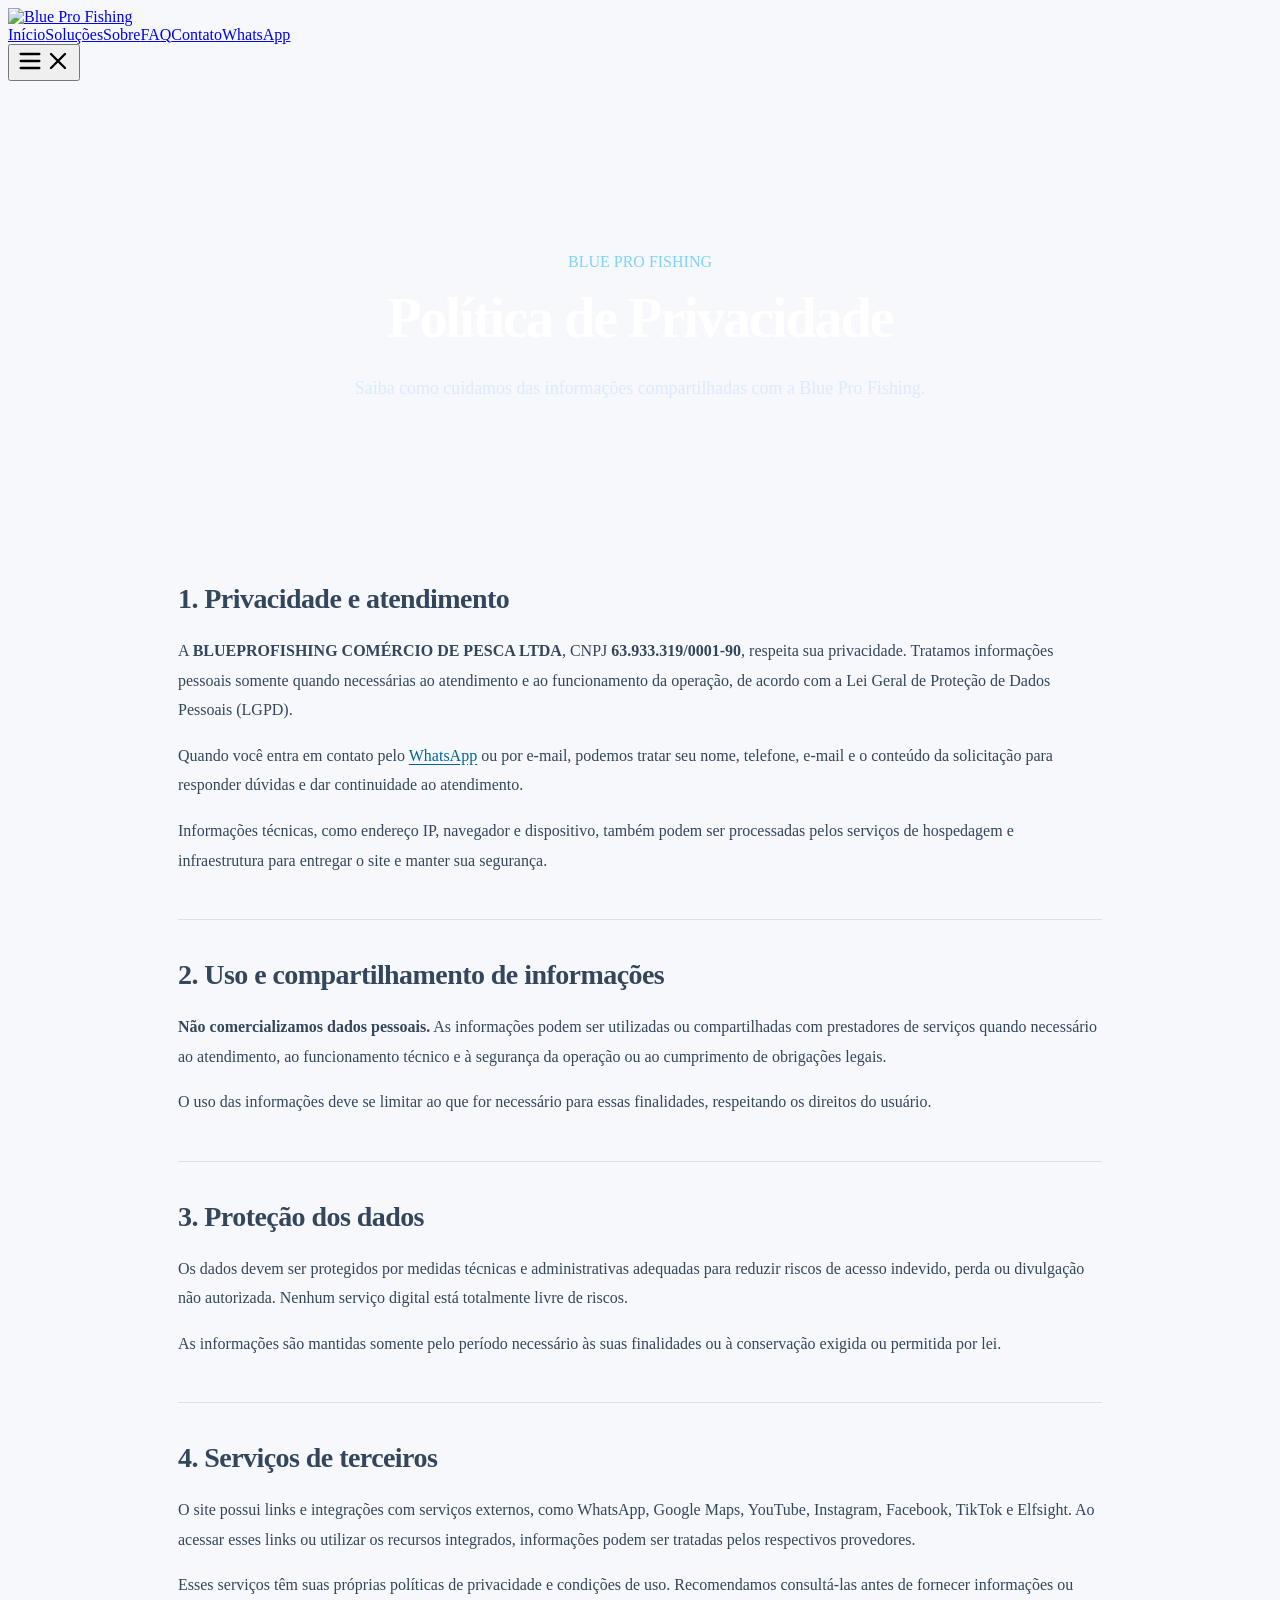
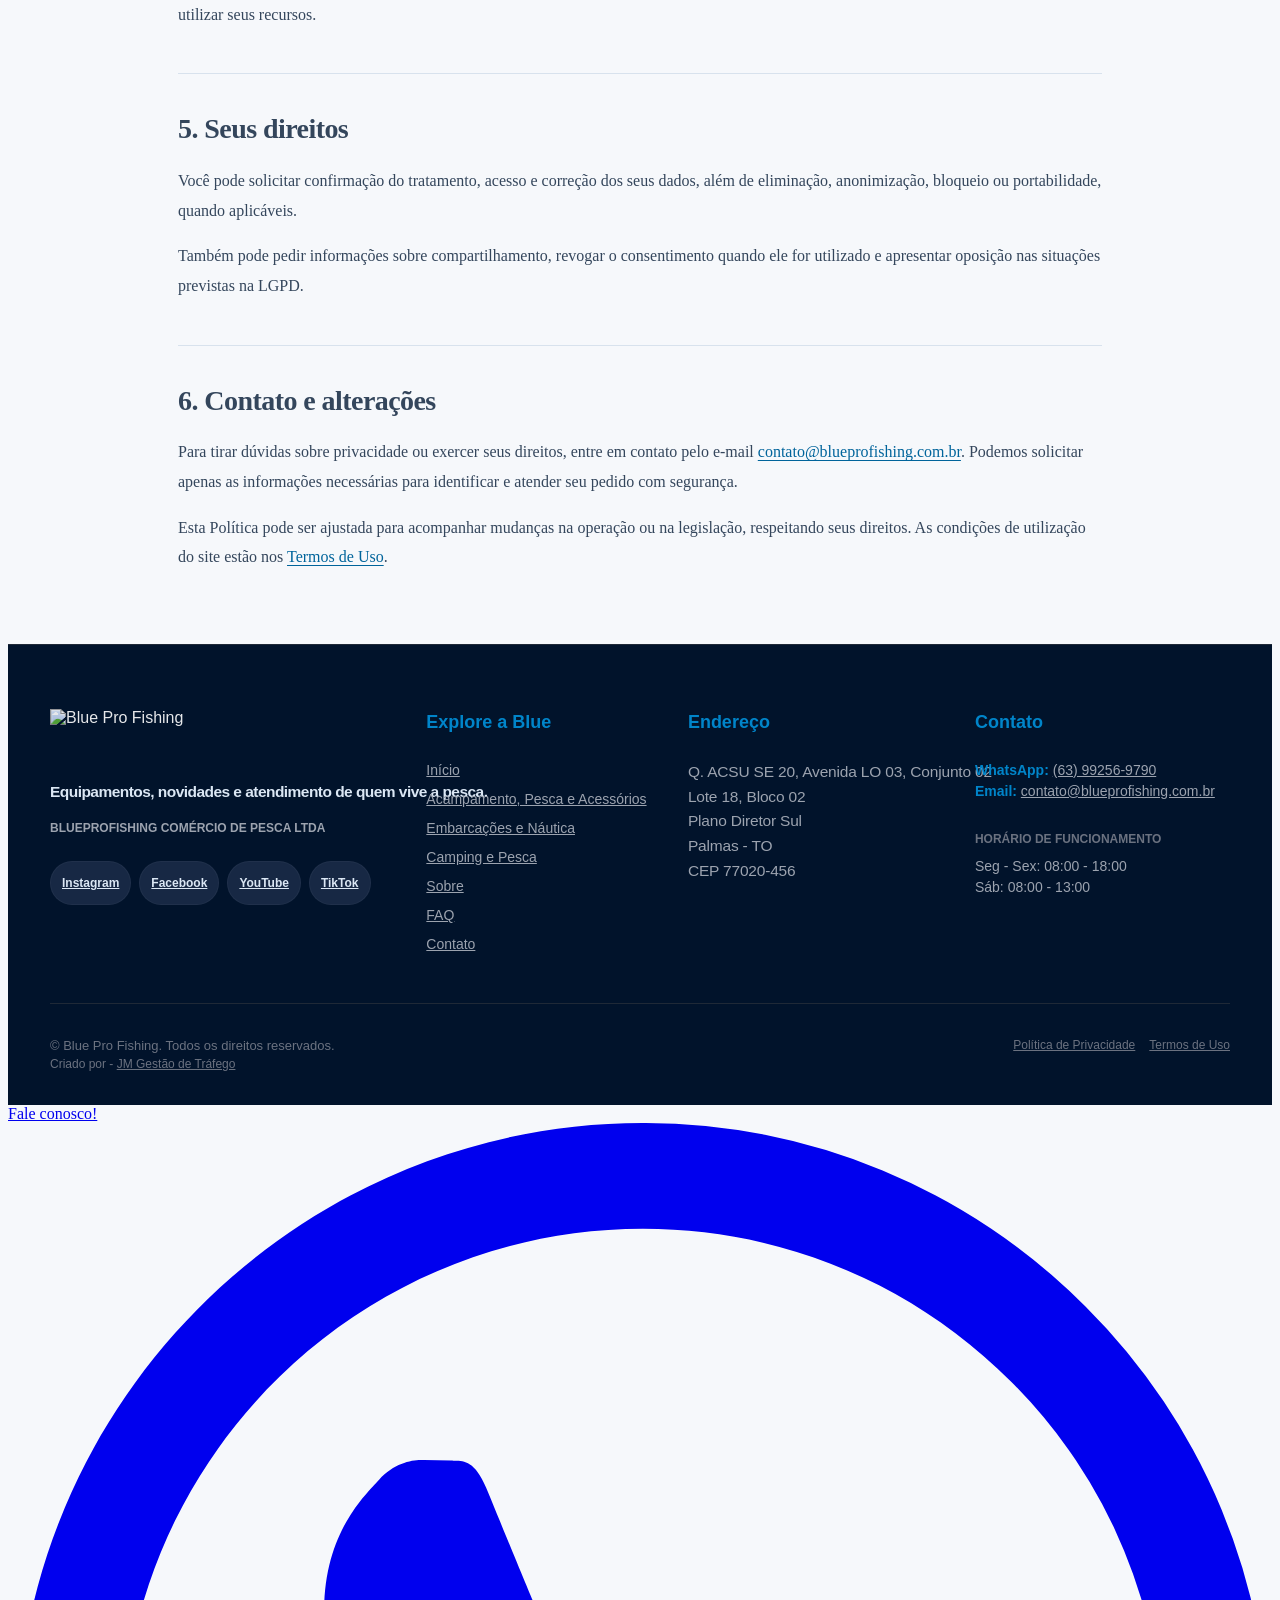
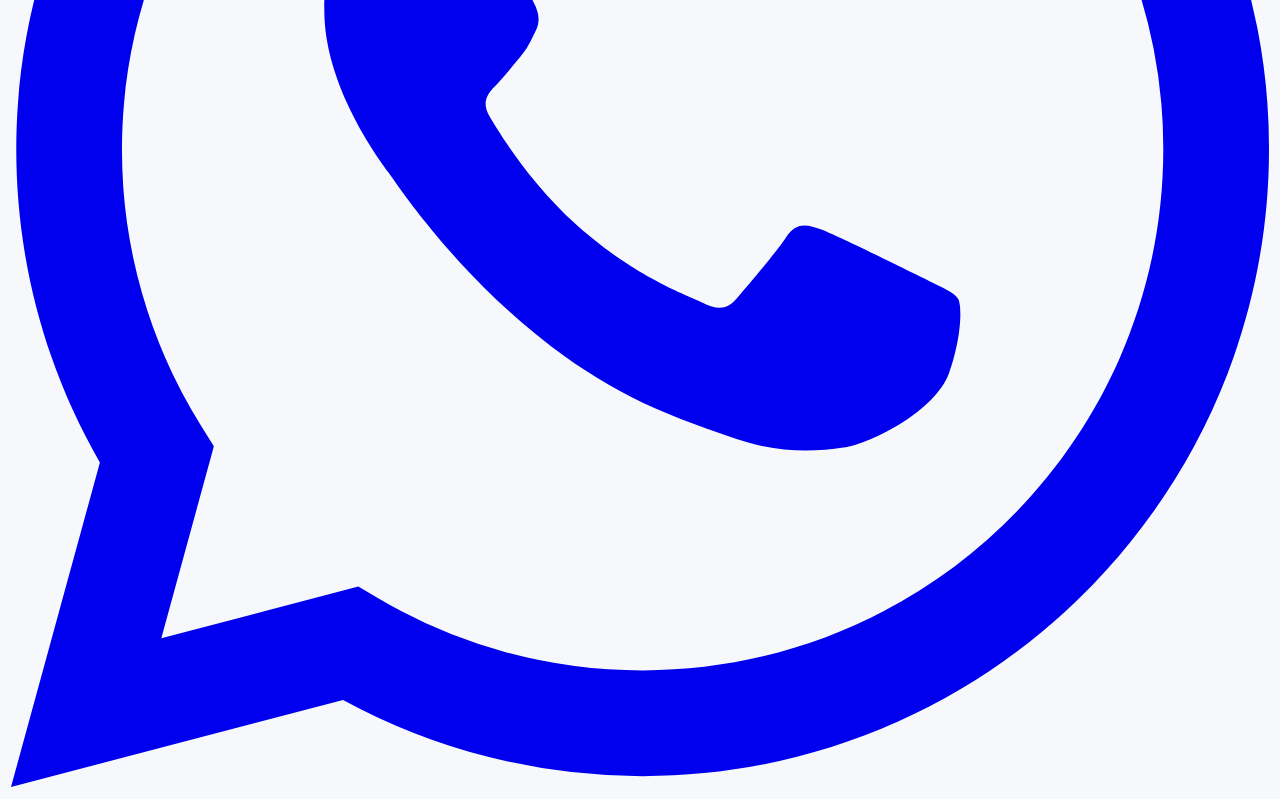
==== politica-de-privacidade/index.html @ 417bb7c4 "style(legal): padroniza rodape com a Home V2" ====
<!doctype html>
<html lang="pt-BR">
<head>
  <meta charset="UTF-8">
  <meta name="viewport" content="width=device-width, initial-scale=1.0">
  <title>Política de Privacidade | Blue Pro Fishing</title>
  <meta name="description" content="Saiba como a Blue Pro Fishing trata dados no site e no atendimento, quais são seus direitos pela LGPD e como entrar em contato.">
  <meta name="theme-color" content="#031b3d">
  <link rel="canonical" href="/politica-de-privacidade/">
  <link rel="icon" href="/assets/logos/logo-blue-pro-azul.svg" type="image/svg+xml">
  <meta property="og:type" content="website">
  <meta property="og:locale" content="pt_BR">
  <meta property="og:title" content="Política de Privacidade | Blue Pro Fishing">
  <meta property="og:description" content="Saiba como a Blue Pro Fishing trata dados no site e no atendimento, quais são seus direitos pela LGPD e como entrar em contato.">
  <meta property="og:url" content="/politica-de-privacidade/">
  <link rel="stylesheet" href="/assets/css/style.css">
  <link rel="stylesheet" href="/assets/css/legal.css">
  <link rel="stylesheet" href="/assets/css/footer.css">
  <script src="/assets/js/footer.js" defer></script>
  <script src="/assets/js/script-core.js" defer></script>
</head>
<body class="legal-page">
  <a class="skip-link" href="#conteudo">Pular para o conteúdo</a>
  <header class="header" id="header"><div class="container header-container"><a href="/" class="logo" aria-label="Blue Pro Fishing - início"><img src="/assets/logos/logo-blue-pro-mescla.svg" alt="Blue Pro Fishing"></a><nav class="nav" id="nav" aria-label="Navegação principal"><a href="/">Início</a><a href="/#servicos">Soluções</a><a href="/#sobre">Sobre</a><a href="/#faq">FAQ</a><a href="/#contato">Contato</a><a href="https://wa.me/5563992569790" class="btn-header" target="_blank" rel="noopener noreferrer">WhatsApp</a></nav><button class="menu-toggle" id="menu-toggle" type="button" aria-label="Abrir menu" aria-controls="nav" aria-expanded="false"><svg class="menu-icon" viewBox="0 0 24 24" width="28" height="28" fill="none" stroke="currentColor" stroke-width="2" stroke-linecap="round" aria-hidden="true"><path d="M4 6h16M4 12h16M4 18h16"/></svg><svg class="close-icon" viewBox="0 0 24 24" width="28" height="28" fill="none" stroke="currentColor" stroke-width="2" stroke-linecap="round" aria-hidden="true"><path d="M18 6 6 18M6 6l12 12"/></svg></button></div></header>
  <main class="legal-main" id="conteudo">
    <div class="legal-hero">
      <div class="legal-wrap">
        <p class="section-kicker">BLUE PRO FISHING</p>
        <h1>Política de Privacidade</h1>
        <p class="legal-lead">Saiba como cuidamos das informações compartilhadas com a Blue Pro Fishing.</p>
      </div>
    </div>
    <div class="legal-wrap legal-content">
      <section aria-labelledby="controlador">
        <h2 id="controlador">1. Privacidade e atendimento</h2>
        <p>A <strong>BLUEPROFISHING COMÉRCIO DE PESCA LTDA</strong>, CNPJ <strong>63.933.319/0001-90</strong>, respeita sua privacidade. Tratamos informações pessoais somente quando necessárias ao atendimento e ao funcionamento da operação, de acordo com a Lei Geral de Proteção de Dados Pessoais (LGPD).</p>
        <p>Quando você entra em contato pelo <a href="https://wa.me/5563992569790" target="_blank" rel="noopener noreferrer">WhatsApp</a> ou por e-mail, podemos tratar seu nome, telefone, e-mail e o conteúdo da solicitação para responder dúvidas e dar continuidade ao atendimento.</p>
        <p>Informações técnicas, como endereço IP, navegador e dispositivo, também podem ser processadas pelos serviços de hospedagem e infraestrutura para entregar o site e manter sua segurança.</p>
      </section>
      <section aria-labelledby="compartilhamento">
        <h2 id="compartilhamento">2. Uso e compartilhamento de informações</h2>
        <p><strong>Não comercializamos dados pessoais.</strong> As informações podem ser utilizadas ou compartilhadas com prestadores de serviços quando necessário ao atendimento, ao funcionamento técnico e à segurança da operação ou ao cumprimento de obrigações legais.</p>
        <p>O uso das informações deve se limitar ao que for necessário para essas finalidades, respeitando os direitos do usuário.</p>
      </section>
      <section aria-labelledby="seguranca">
        <h2 id="seguranca">3. Proteção dos dados</h2>
        <p>Os dados devem ser protegidos por medidas técnicas e administrativas adequadas para reduzir riscos de acesso indevido, perda ou divulgação não autorizada. Nenhum serviço digital está totalmente livre de riscos.</p>
        <p>As informações são mantidas somente pelo período necessário às suas finalidades ou à conservação exigida ou permitida por lei.</p>
      </section>
      <section aria-labelledby="plataformas">
        <h2 id="plataformas">4. Serviços de terceiros</h2>
        <p>O site possui links e integrações com serviços externos, como WhatsApp, Google Maps, YouTube, Instagram, Facebook, TikTok e Elfsight. Ao acessar esses links ou utilizar os recursos integrados, informações podem ser tratadas pelos respectivos provedores.</p>
        <p>Esses serviços têm suas próprias políticas de privacidade e condições de uso. Recomendamos consultá-las antes de fornecer informações ou utilizar seus recursos.</p>
      </section>
      <section aria-labelledby="direitos">
        <h2 id="direitos">5. Seus direitos</h2>
        <p>Você pode solicitar confirmação do tratamento, acesso e correção dos seus dados, além de eliminação, anonimização, bloqueio ou portabilidade, quando aplicáveis.</p>
        <p>Também pode pedir informações sobre compartilhamento, revogar o consentimento quando ele for utilizado e apresentar oposição nas situações previstas na LGPD.</p>
      </section>
      <section aria-labelledby="exercer-direitos">
        <h2 id="exercer-direitos">6. Contato e alterações</h2>
        <p>Para tirar dúvidas sobre privacidade ou exercer seus direitos, entre em contato pelo e-mail <a href="mailto:contato@blueprofishing.com.br">contato@blueprofishing.com.br</a>. Podemos solicitar apenas as informações necessárias para identificar e atender seu pedido com segurança.</p>
        <p>Esta Política pode ser ajustada para acompanhar mudanças na operação ou na legislação, respeitando seus direitos. As condições de utilização do site estão nos <a href="/termos-de-uso/">Termos de Uso</a>.</p>
      </section>
    </div>
  </main>
  <footer class="footer">
  <div class="container section-container">
    <div class="footer-grid">
      <div class="footer-brand">
        <img src="/assets/logos/logo-blue-pro-mescla.svg" alt="Blue Pro Fishing">
        <p>Equipamentos, novidades e atendimento de quem vive a pesca.</p>
        <strong>BLUEPROFISHING COMÉRCIO DE PESCA LTDA</strong>
        <div class="social-labels" aria-label="Redes sociais oficiais">
          <a href="https://www.instagram.com/blueprofishing?utm_source=ig_web_button_share_sheet&amp;igsi=ZDNlZDc0MzIxNw==" target="_blank" rel="noopener noreferrer">Instagram</a>
          <a href="https://www.facebook.com/share/18Z7tbHTbK/?mibextid=wwXIfr" target="_blank" rel="noopener noreferrer">Facebook</a>
          <a href="https://www.youtube.com/@BLUEPROFISHING" target="_blank" rel="noopener noreferrer">YouTube</a>
          <a href="https://www.tiktok.com/@blueprofishing?_r=1&amp;_t=ZS-99PNFxG8jmK" target="_blank" rel="noopener noreferrer">TikTok</a>
        </div>
      </div>
      <div>
        <h3>Explore a Blue</h3>
        <a href="/#inicio">Início</a>
        <a href="/pesca-camping-acessorios-palmas-to/">Acampamento, Pesca e Acessórios</a>
        <a href="/embarcacoes-nautica-palmas-to/">Embarcações e Náutica</a>
        <a href="/camping-pesca-palmas-to/">Camping e Pesca</a>
        <a href="/#sobre">Sobre</a>
        <a href="/#faq">FAQ</a>
        <a href="/#contato">Contato</a>
      </div>
      <div class="footer-address">
        <h3>Endereço</h3>
        <p><span class="keep-together">Q. ACSU SE 20, Avenida LO 03, Conjunto 02</span><br>Lote 18, Bloco 02<br>Plano Diretor Sul<br>Palmas - TO<br>CEP 77020-456</p>
      </div>
      <div class="footer-contact">
        <h3>Contato</h3>
        <p><span class="footer-label">WhatsApp:</span> <a href="tel:+5563992569790">(63) 99256-9790</a><br><span class="footer-label">Email:</span> <a href="mailto:contato@blueprofishing.com.br">contato@blueprofishing.com.br</a></p>
        <div class="footer-hours">
          <strong>HORÁRIO DE FUNCIONAMENTO</strong>
          <p>Seg - Sex: 08:00 - 18:00<br>Sáb: 08:00 - 13:00</p>
        </div>
      </div>
    </div>
    <div class="footer-bottom">
      <div class="footer-meta"><p>© <span id="current-year"></span> Blue Pro Fishing. Todos os direitos reservados.<span class="footer-credit">Criado por - <a href="https://jmtrafego.com.br/" target="_blank" rel="noopener noreferrer">JM Gestão de Tráfego</a></span></p></div>
      <div class="footer-legal"><a href="/politica-de-privacidade/">Política de Privacidade</a><a href="/termos-de-uso/">Termos de Uso</a></div>
    </div>
  </div>
</footer>
  <a class="whatsapp-button" href="https://wa.me/5563992569790?text=Ol%C3%A1%21+Gostaria+de+mais+informa%C3%A7%C3%B5es+sobre+os+produtos+e+servi%C3%A7os+da+Blue+Pro+Fishing." target="_blank" rel="noopener noreferrer" aria-label="Fale conosco no WhatsApp"><span class="whatsapp-tooltip">Fale conosco!</span><span class="whatsapp-pulse"></span><span class="whatsapp-icon-container"><svg viewBox="0 0 24 24" aria-hidden="true"><path fill="currentColor" d="M17.472 14.382c-.297-.149-1.758-.867-2.03-.967-.273-.099-.471-.148-.67.15-.197.296-.767.966-.94 1.164-.173.199-.347.223-.644.075-.297-.15-1.255-.463-2.39-1.475-.883-.788-1.48-1.761-1.653-2.059-.173-.297-.018-.458.13-.606.134-.133.297-.347.446-.52.149-.174.198-.298.297-.497.1-.198.05-.371-.025-.52-.074-.149-.669-1.612-.916-2.207-.242-.579-.487-.5-.669-.51a12.8 12.8 0 0 0-.57-.01c-.198 0-.52.074-.792.372-.272.297-1.04 1.016-1.04 2.479s1.065 2.876 1.213 3.074c.149.198 2.095 3.2 5.076 4.487.709.306 1.262.489 1.693.626.712.226 1.36.194 1.872.118.571-.085 1.758-.719 2.006-1.413.248-.694.248-1.289.173-1.413-.074-.124-.272-.198-.57-.347m-5.421 7.403h-.004a9.87 9.87 0 0 1-5.031-1.378l-.361-.214-3.741.982.998-3.648-.235-.374a9.86 9.86 0 0 1-1.51-5.26C2.168 6.443 6.603 2.01 12.055 2.01c2.64 0 5.122 1.03 6.988 2.898a9.825 9.825 0 0 1 2.893 6.994c-.003 5.45-4.437 9.884-9.885 9.884M20.463 3.488A11.815 11.815 0 0 0 12.05 0C5.495 0 .16 5.335.157 11.892c0 2.096.547 4.142 1.588 5.945L.057 24l6.305-1.654a11.882 11.882 0 0 0 5.683 1.448h.005c6.554 0 11.89-5.335 11.893-11.893a11.821 11.821 0 0 0-3.48-8.413z"/></svg></span></a>
</body>
</html>
---- assets/css/legal.css ----
/* Páginas legais: leitura confortável com a identidade e os componentes da Home. */
.legal-page { background: #f6f8fb; }
.legal-main { padding-top: 96px; }
.legal-wrap { width: 100%; max-width: 924px; margin-inline: auto; padding-inline: clamp(20px, 3vw, 32px); }
.legal-hero { padding-block: clamp(42px, 6vw, 76px); color: #fff; background: var(--bluepro-dark); text-align: center; }
.legal-hero .section-kicker { margin: 0 0 16px; color: #7dd3fc; }
.legal-hero h1 { margin: 0 0 22px; font-size: clamp(32px, 4.6vw, 56px); line-height: 1.14; letter-spacing: -.035em; }
.legal-lead { max-width: 680px; margin: 0 auto 28px; color: #dbeafe; font-size: clamp(16px, 1.4vw, 18px); line-height: 1.75; }
.legal-identity { margin: 0 0 16px; color: #dbeafe; font-size: 13px; line-height: 1.8; }
.legal-identity span { display: block; }
.legal-updated { margin: 0; color: #b9cce2; font-size: 12px; }
.legal-content { padding-block: clamp(40px, 6vw, 72px); color: #34465c; font-size: 16px; line-height: 1.85; overflow-wrap: anywhere; }
.legal-content > section + section { margin-top: clamp(30px, 4vw, 44px); padding-top: clamp(24px, 3vw, 36px); border-top: 1px solid #d8e2ed; }
.legal-content h2 { margin: 0 0 18px; color: var(--bluepro-dark); font-size: clamp(22px, 2.3vw, 28px); line-height: 1.35; letter-spacing: -.02em; }
.legal-content p { margin: 0 0 16px; }
.legal-content p:last-child { margin-bottom: 0; }
.legal-content ul { margin: 0 0 18px; padding-inline-start: 24px; }
.legal-content li + li { margin-top: 10px; }
.legal-content strong { color: var(--bluepro-dark); font-weight: 700; }
.legal-content address { margin: 18px 0; font-style: normal; }
.legal-content address p { margin-bottom: 8px; }
.legal-content a { color: #00649b; text-decoration: underline; text-underline-offset: 3px; }
.legal-content a:hover { color: var(--bluepro-dark); }
.legal-page :is(a, button):focus-visible { outline: 3px solid #0085ca; outline-offset: 5px; }
.legal-page .skip-link { position: fixed; top: 12px; left: 12px; z-index: 100; max-width: calc(100% - 24px); padding: 12px 18px; color: #fff; background: var(--bluepro-dark); transform: translateY(-180%); }
.legal-page .skip-link:focus { transform: translateY(0); }
@media (max-width: 767px) {
  .legal-main { padding-top: 64px; }
  .legal-content { font-size: 15px; }
}


/* BLUE PRO V2 — rodapé oficial da HOME aplicado somente às páginas legais. */
.legal-page .footer{
  padding:64px 0 32px;
  background:#01132b;
  border-top:1px solid #1f2937;
  color:#fff;
  font-family:"Open Sans",Arial,sans-serif;
}
.legal-page .footer>.container{
  width:min(1180px,calc(100% - 32px));
  max-width:none;
  margin-inline:auto;
  padding-inline:0;
}
.legal-page .footer .footer-grid{
  display:grid;
  grid-template-columns:minmax(0,1fr);
  gap:32px;
  margin-bottom:48px;
}
.legal-page .footer .footer-grid>div{
  display:flex;
  min-width:0;
  flex-direction:column;
  align-items:flex-start;
  gap:8px;
}
.legal-page .footer h3{
  margin:0 0 16px;
  color:#0085ca;
  font-family:"Open Sans",Arial,sans-serif;
  font-size:18px;
  font-weight:700;
  line-height:1.5;
  letter-spacing:normal;
  text-transform:none;
}
.legal-page .footer p,
.legal-page .footer a{
  color:#9ca3af;
  font-size:14px;
  line-height:1.5;
}
.legal-page .footer a{
  overflow-wrap:normal;
}
.legal-page .footer .footer-address>p{
  margin:0;
  font-size:15.5px;
  line-height:1.6;
  letter-spacing:-.012em;
}
.legal-page .footer .keep-together{
  white-space:nowrap;
}
.legal-page .footer .footer-brand img{
  width:auto;
  max-width:100%;
  height:48px;
  margin:0 0 16px;
  filter:none;
  object-fit:contain;
  opacity:.9;
}
.legal-page .footer .footer-brand>p{
  width:100%;
  max-width:none;
  margin:0 0 8px;
  color:#dbe7f4;
  font-size:15.5px;
  font-weight:600;
  line-height:1.45;
  letter-spacing:-.035em;
  white-space:nowrap;
}
.legal-page .footer .footer-brand>strong{
  color:#9ca3af;
  font-size:12px;
  line-height:1.5;
}
.legal-page .footer .social-labels{
  display:flex;
  flex-wrap:wrap;
  gap:8px;
  margin-top:16px;
}
.legal-page .footer .social-labels a{
  display:inline-flex;
  align-items:center;
  justify-content:center;
  min-height:30px;
  padding:6px 11px;
  border:1px solid rgba(255,255,255,.04);
  border-radius:999px;
  background:#172844;
  color:#dbe7f4;
  font-size:12px;
  font-weight:700;
  line-height:1;
}
.legal-page .footer .social-labels a:hover,
.legal-page .footer .social-labels a:focus-visible{
  background:#20395f;
  color:#fff;
  transform:translateY(-1px);
  outline:none;
}
.legal-page .footer .footer-contact>p{
  margin:0;
}
.legal-page .footer .footer-label{
  color:#0085ca;
  font-weight:600;
}
.legal-page .footer .footer-hours{
  margin-top:20px;
}
.legal-page .footer .footer-hours strong{
  display:block;
  margin-bottom:8px;
  color:#6b7280;
  font-size:12px;
  line-height:1.5;
}
.legal-page .footer .footer-hours p{
  margin:0;
  color:#9ca3af;
  font-size:14px;
  line-height:1.5;
}
.legal-page .footer .footer-bottom{
  display:flex;
  flex-direction:column;
  align-items:stretch;
  gap:12px;
  margin-top:0;
  padding:24px 0 0;
  border-top:1px solid #1f2937;
  color:#6b7280;
}
.legal-page .footer .footer-meta{
  min-width:0;
  flex:1 1 auto;
}
.legal-page .footer .footer-bottom p{
  margin:0;
  color:#6b7280;
  font-size:13px;
  line-height:1.5;
}
.legal-page .footer .footer-bottom a,
.legal-page .footer .footer-credit{
  color:#6b7280;
  font-size:12px;
}
.legal-page .footer .footer-credit{
  display:block;
}
.legal-page .footer .footer-legal{
  display:flex;
  flex:0 0 auto;
  flex-wrap:wrap;
  gap:14px;
}
@media (max-width:767px){
  .legal-page .footer .footer-brand>p{
    width:100%;
    margin-left:0;
    font-size:14.5px;
    letter-spacing:-.055em;
    text-align:left;
  }
  .legal-page .footer .keep-together{
    white-space:normal;
  }
}
@media (max-width:359px){
  .legal-page .footer .footer-brand>p{
    font-size:13px;
    letter-spacing:-.05em;
  }
}
@media (min-width:768px){
  .legal-page .footer .footer-grid{
    grid-template-columns:repeat(2,minmax(0,1fr));
  }
  .legal-page .footer .footer-bottom{
    flex-direction:row;
    justify-content:space-between;
    align-items:flex-start;
    padding-top:32px;
  }
}
@media (min-width:1024px){
  .legal-page .footer .footer-grid{
    grid-template-columns:1.35fr .9fr 1fr 1fr;
  }
}
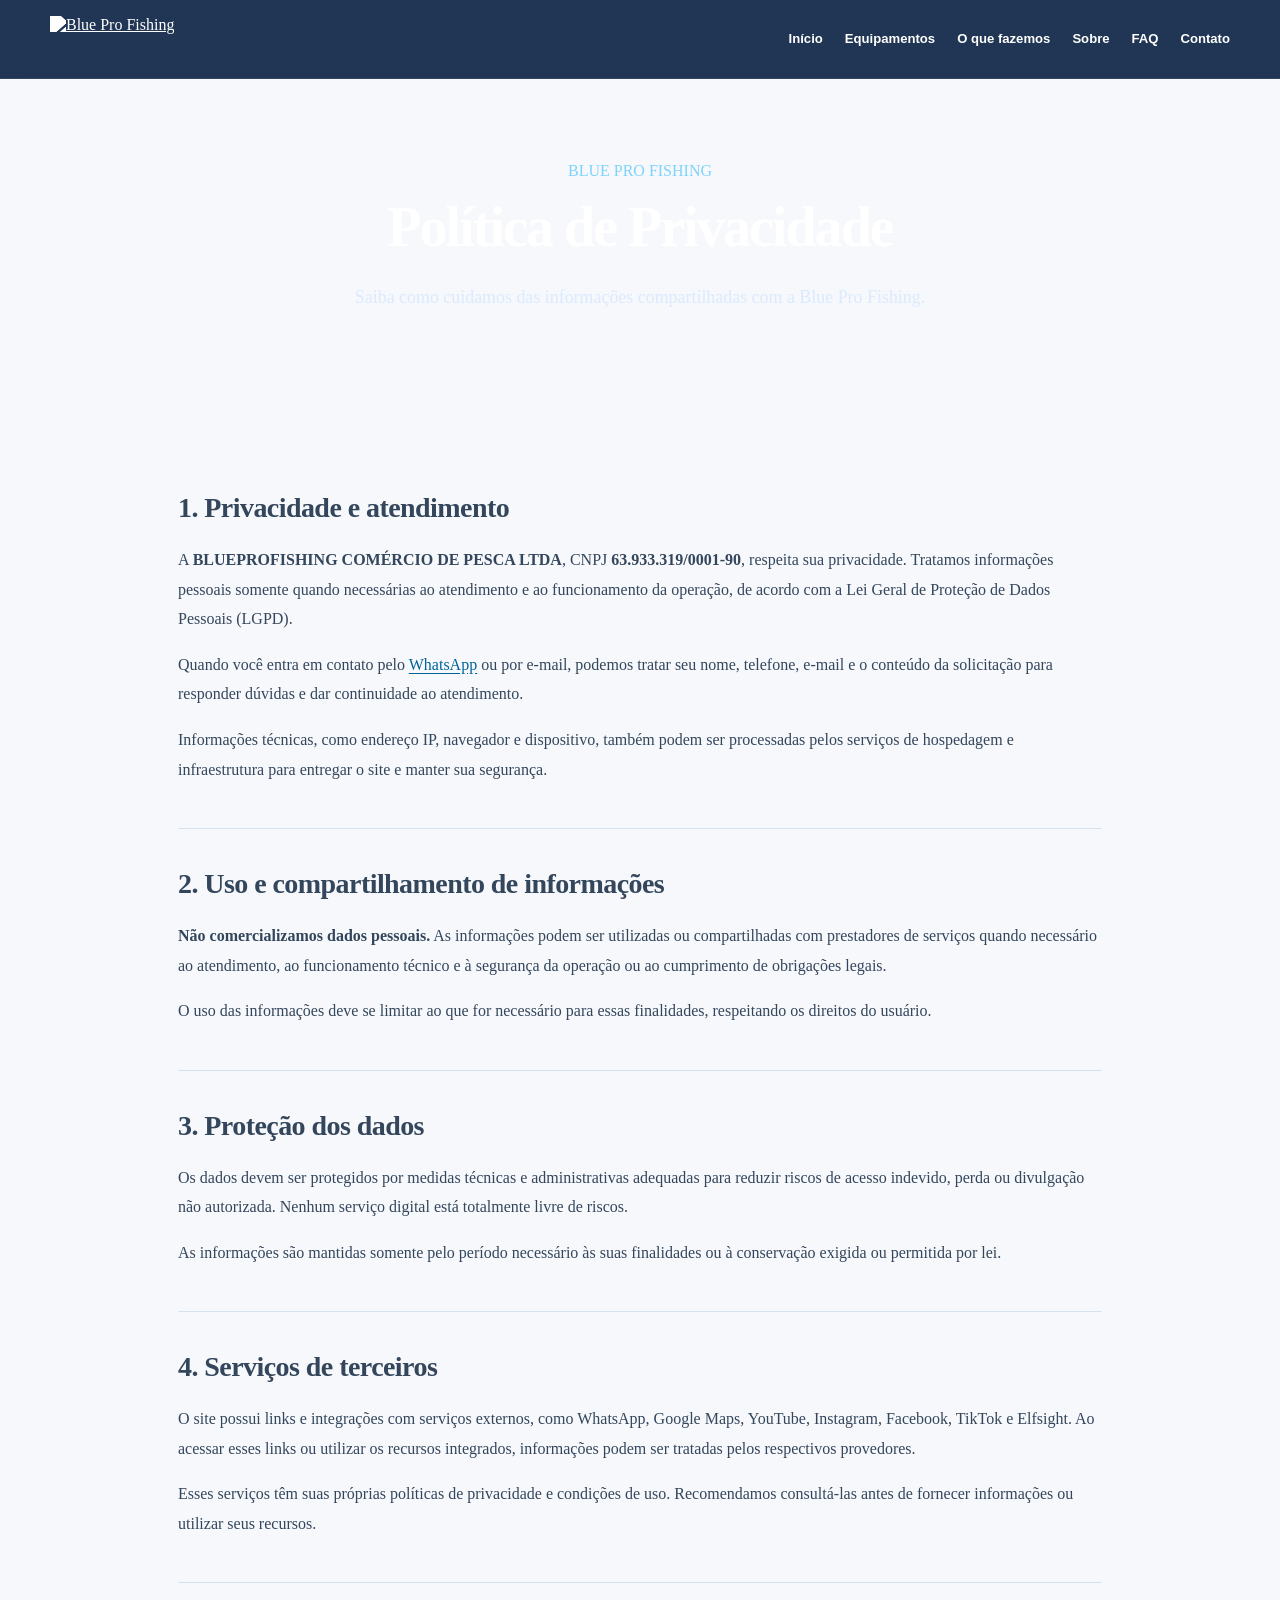
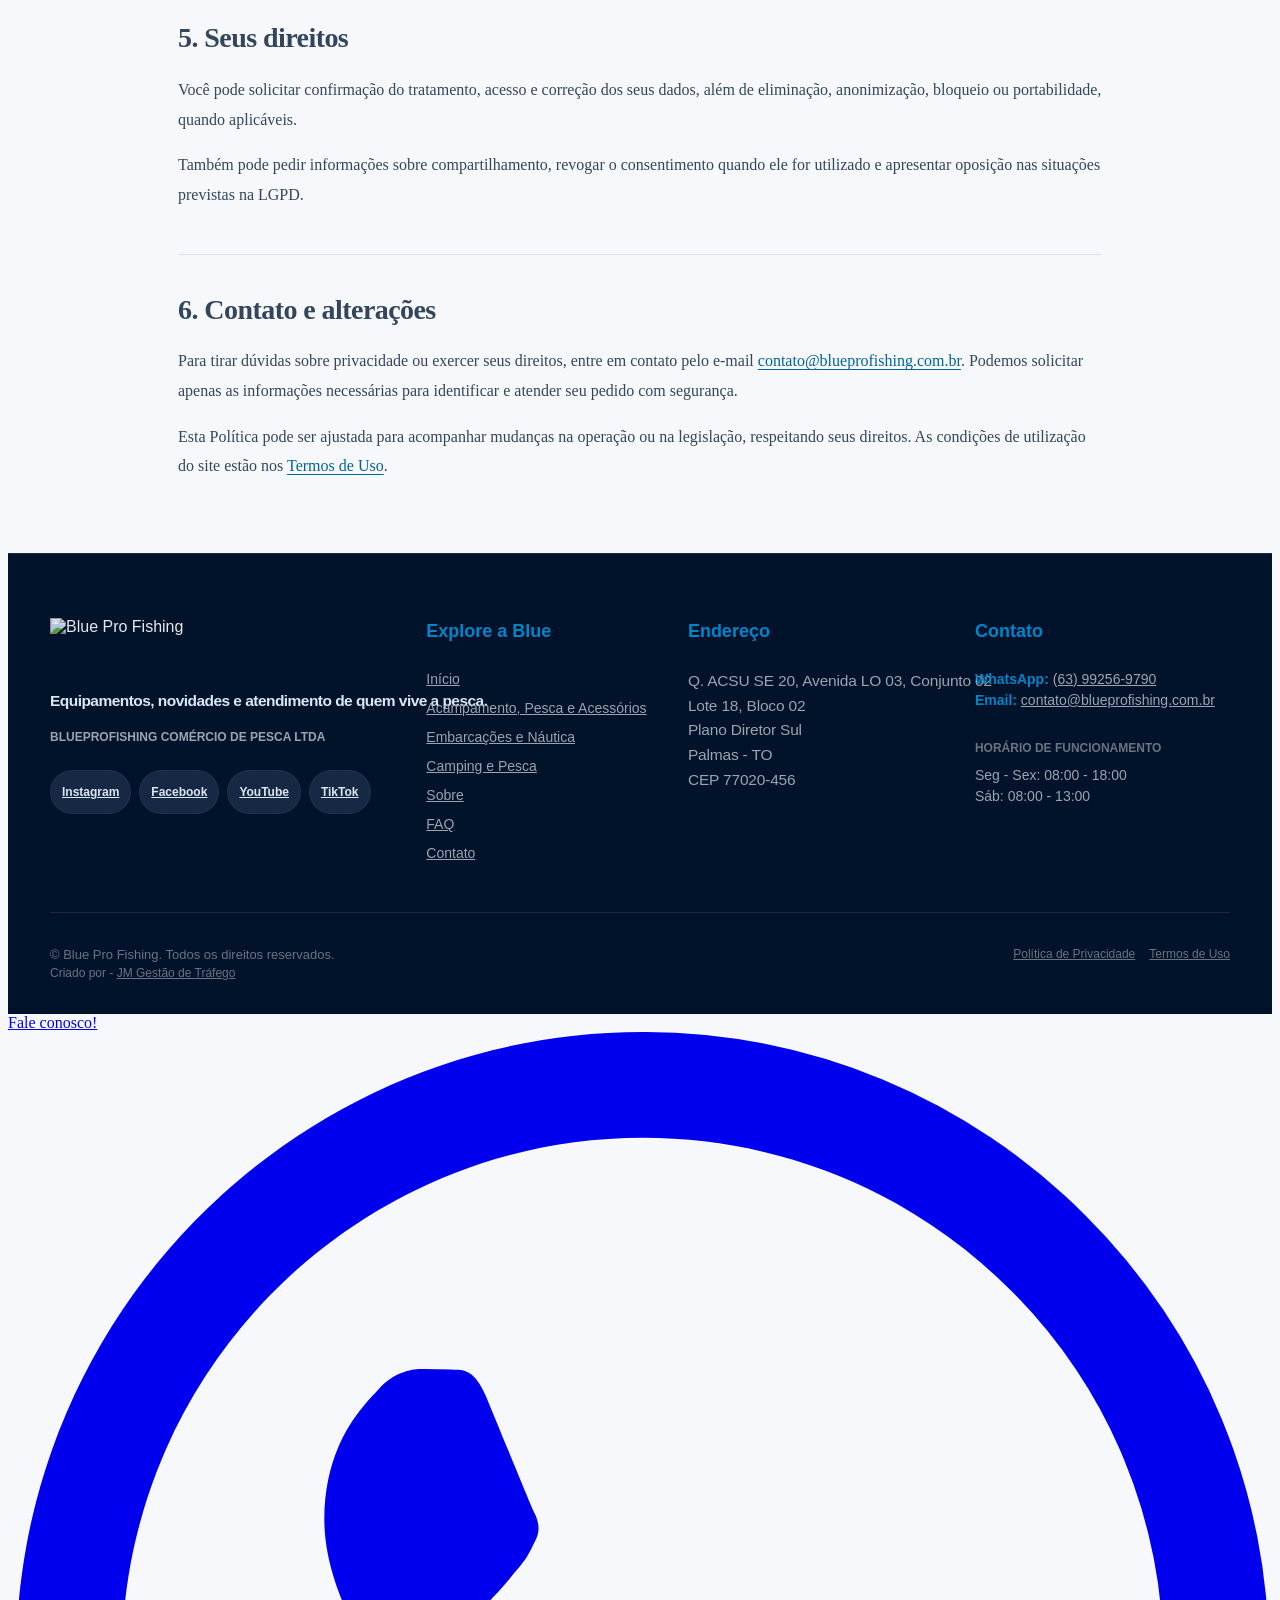
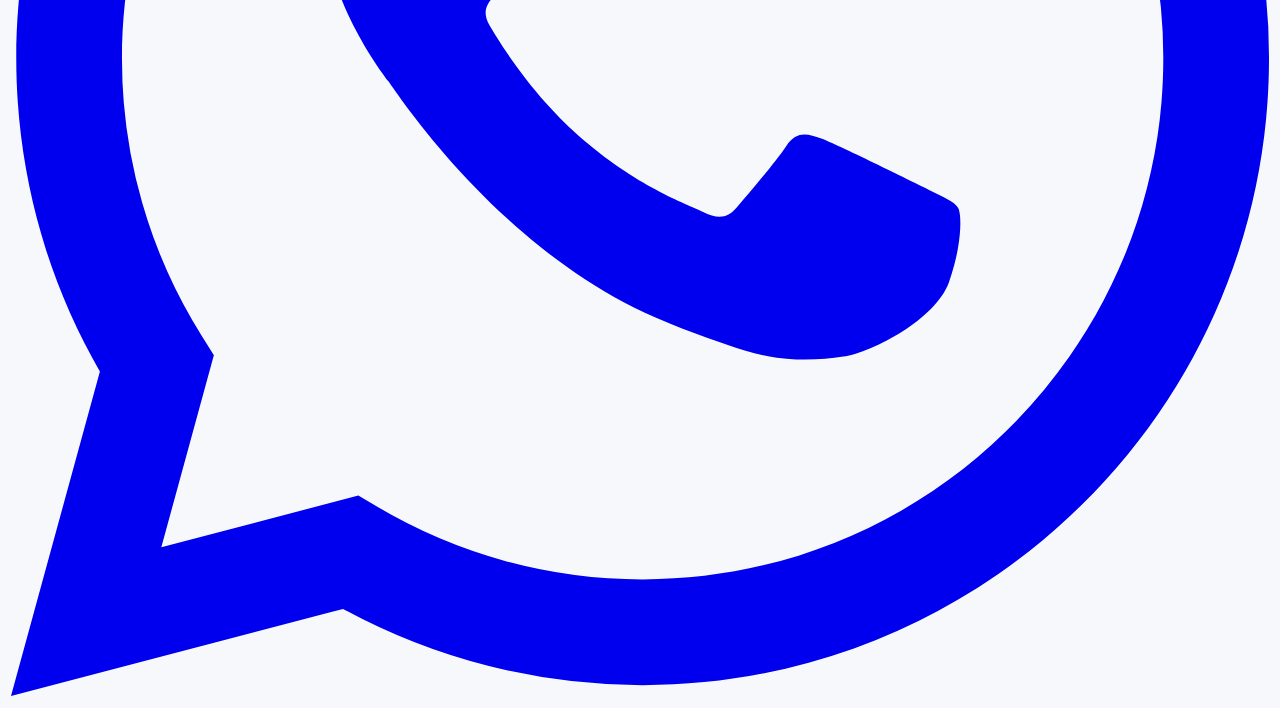
==== commit a8bb02e8: "style(legal): padroniza header com a Home V2" ====
--- a/politica-de-privacidade/index.html
+++ b/politica-de-privacidade/index.html
@@ -21,7 +21,15 @@
 </head>
 <body class="legal-page">
   <a class="skip-link" href="#conteudo">Pular para o conteúdo</a>
-  <header class="header" id="header"><div class="container header-container"><a href="/" class="logo" aria-label="Blue Pro Fishing - início"><img src="/assets/logos/logo-blue-pro-mescla.svg" alt="Blue Pro Fishing"></a><nav class="nav" id="nav" aria-label="Navegação principal"><a href="/">Início</a><a href="/#servicos">Soluções</a><a href="/#sobre">Sobre</a><a href="/#faq">FAQ</a><a href="/#contato">Contato</a><a href="https://wa.me/5563992569790" class="btn-header" target="_blank" rel="noopener noreferrer">WhatsApp</a></nav><button class="menu-toggle" id="menu-toggle" type="button" aria-label="Abrir menu" aria-controls="nav" aria-expanded="false"><svg class="menu-icon" viewBox="0 0 24 24" width="28" height="28" fill="none" stroke="currentColor" stroke-width="2" stroke-linecap="round" aria-hidden="true"><path d="M4 6h16M4 12h16M4 18h16"/></svg><svg class="close-icon" viewBox="0 0 24 24" width="28" height="28" fill="none" stroke="currentColor" stroke-width="2" stroke-linecap="round" aria-hidden="true"><path d="M18 6 6 18M6 6l12 12"/></svg></button></div></header>
+  <header class="site-header" data-header>
+  <a href="/#inicio" class="brand" aria-label="Blue Pro Fishing - início">
+    <img src="/assets/logos/logo-blue-pro-mescla.svg" alt="Blue Pro Fishing">
+  </a>
+  <button class="menu-button menu-toggle" id="menu-toggle" type="button" aria-label="Abrir menu" aria-expanded="false" aria-controls="nav"><span></span><span></span><span></span></button>
+  <nav id="nav" class="primary-nav nav" aria-label="Navegação principal">
+    <a href="/#inicio">Início</a><a href="/#produtos">Equipamentos</a><a href="/#servicos">O que fazemos</a><a href="/#sobre">Sobre</a><a href="/#faq">FAQ</a><a href="/#contato">Contato</a>
+  </nav>
+</header>
   <main class="legal-main" id="conteudo">
     <div class="legal-hero">
       <div class="legal-wrap">
--- a/assets/css/legal.css
+++ b/assets/css/legal.css
@@ -228,3 +228,208 @@
     grid-template-columns:1.35fr .9fr 1fr 1fr;
   }
 }
+
+
+/* BLUE PRO V2 — header oficial da HOME aplicado somente às páginas legais. */
+.legal-page .site-header{
+  position:fixed;
+  z-index:100;
+  top:0;
+  left:0;
+  right:0;
+  display:flex;
+  height:64px;
+  align-items:center;
+  padding:0 16px;
+  background:rgba(3,27,61,.88);
+  border-bottom:1px solid rgba(255,255,255,.08);
+  backdrop-filter:blur(16px);
+  -webkit-backdrop-filter:blur(16px);
+}
+.legal-page .site-header .brand{
+  display:flex;
+  align-items:center;
+  flex:0 0 auto;
+}
+.legal-page .site-header .brand img{
+  display:block;
+  width:auto;
+  height:40px;
+  max-width:100%;
+  object-fit:contain;
+  filter:brightness(0) invert(1);
+}
+.legal-page .site-header .menu-button{
+  display:grid;
+  width:44px;
+  height:44px;
+  margin-left:auto;
+  padding:0;
+  place-content:center;
+  gap:5px;
+  background:transparent;
+  border:0;
+  cursor:pointer;
+}
+.legal-page .site-header .menu-button span{
+  display:block;
+  width:24px;
+  height:2px;
+  background:#fff;
+  border-radius:99px;
+}
+.legal-page .site-header .primary-nav{
+  position:absolute;
+  top:64px;
+  left:16px;
+  right:16px;
+  display:none;
+  flex-direction:column;
+  gap:0;
+  width:auto;
+  padding:14px;
+  background:#fff;
+  border:0;
+  border-radius:16px;
+  box-shadow:0 20px 60px rgba(3,27,61,.16);
+}
+.legal-page .site-header .primary-nav.is-open{
+  display:flex;
+}
+.legal-page .site-header .primary-nav a{
+  padding:12px 10px;
+  color:#07162a;
+  font-family:"Montserrat",Arial,sans-serif;
+  font-size:14px;
+  font-weight:700;
+  line-height:1.4;
+  text-decoration:none;
+}
+.legal-page .site-header .primary-nav a:hover,
+.legal-page .site-header .primary-nav a:focus-visible{
+  color:#0085ca;
+}
+.legal-page .legal-main{
+  padding-top:64px;
+}
+
+@media (min-width:430px) and (max-width:767px){
+  .legal-page .site-header{
+    padding-inline:20px;
+  }
+}
+
+@media (max-width:767px){
+  .legal-page .site-header{
+    height:clamp(54px,7.5dvh,64px);
+    padding-inline:clamp(12px,4vw,20px);
+  }
+  .legal-page .site-header .brand img{
+    height:clamp(34px,5.2dvh,40px);
+  }
+  .legal-page .site-header .primary-nav{
+    top:clamp(54px,7.5dvh,64px);
+  }
+  .legal-page .legal-main{
+    padding-top:clamp(54px,7.5dvh,64px);
+  }
+}
+
+@media (max-width:767px) and (max-height:620px){
+  .legal-page .site-header{height:52px}
+  .legal-page .site-header .brand img{height:32px}
+  .legal-page .site-header .primary-nav{top:52px}
+  .legal-page .legal-main{padding-top:52px}
+}
+
+@media (max-width:767px) and (max-height:380px){
+  .legal-page .site-header{
+    height:48px;
+    padding-inline:9px;
+  }
+  .legal-page .site-header .brand img{height:29px}
+  .legal-page .site-header .menu-button{
+    width:36px;
+    height:36px;
+  }
+  .legal-page .site-header .primary-nav{top:48px}
+  .legal-page .legal-main{padding-top:48px}
+}
+
+@media (min-width:768px){
+  .legal-page .site-header{
+    height:78px;
+    padding-inline:max(24px,calc((100vw - 1180px)/2));
+  }
+  .legal-page .site-header .brand img{
+    height:46px;
+  }
+  .legal-page .site-header .menu-button{
+    display:none;
+  }
+  .legal-page .site-header .primary-nav,
+  .legal-page .site-header .primary-nav.is-open{
+    position:static;
+    display:flex;
+    width:auto;
+    margin-left:auto;
+    flex-direction:row;
+    gap:22px;
+    padding:0;
+    background:transparent;
+    border-radius:0;
+    box-shadow:none;
+  }
+  .legal-page .site-header .primary-nav a{
+    padding:8px 0;
+    color:#fff;
+    font-size:.82rem;
+  }
+  .legal-page .legal-main{
+    padding-top:78px;
+  }
+}
+
+@media (min-width:1100px){
+  .legal-page .site-header{
+    padding-inline:calc((100vw - 1180px)/2);
+  }
+}
+
+@media (hover:none) and (pointer:coarse) and (orientation:landscape) and (max-height:620px){
+  .legal-page .site-header{
+    height:48px;
+    padding-left:max(12px,env(safe-area-inset-left));
+    padding-right:max(12px,env(safe-area-inset-right));
+  }
+  .legal-page .site-header .brand img{height:30px}
+  .legal-page .site-header .menu-button{
+    display:grid;
+    width:38px;
+    height:38px;
+    gap:4px;
+  }
+  .legal-page .site-header .menu-button span{width:21px}
+  .legal-page .site-header .primary-nav,
+  .legal-page .site-header .primary-nav.is-open{
+    position:absolute;
+    top:48px;
+    left:max(12px,env(safe-area-inset-left));
+    right:max(12px,env(safe-area-inset-right));
+    display:none;
+    width:auto;
+    flex-direction:column;
+    gap:0;
+    padding:12px;
+    border-radius:14px;
+    background:#fff;
+    box-shadow:0 20px 60px rgba(3,27,61,.16);
+  }
+  .legal-page .site-header .primary-nav.is-open{display:flex}
+  .legal-page .site-header .primary-nav a{
+    padding:10px;
+    color:#07162a;
+    font-size:.78rem;
+  }
+  .legal-page .legal-main{padding-top:48px}
+}
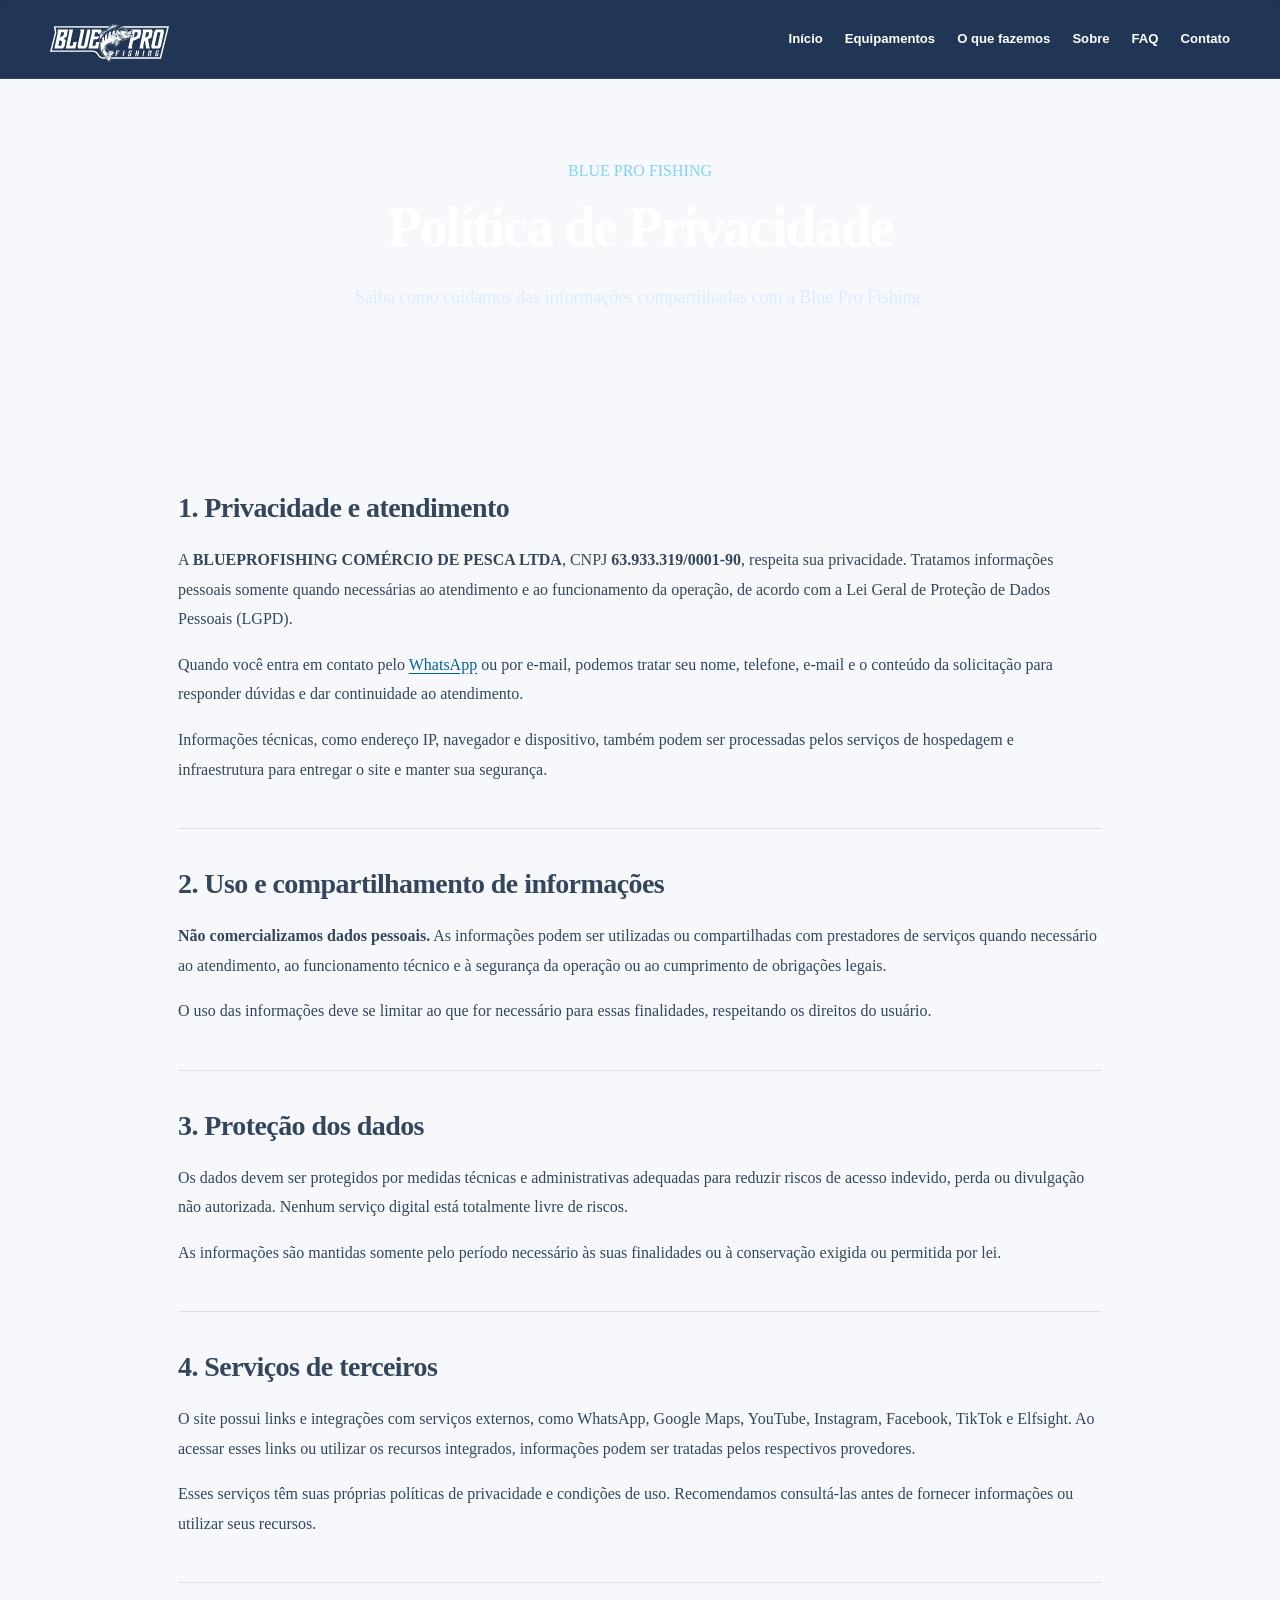
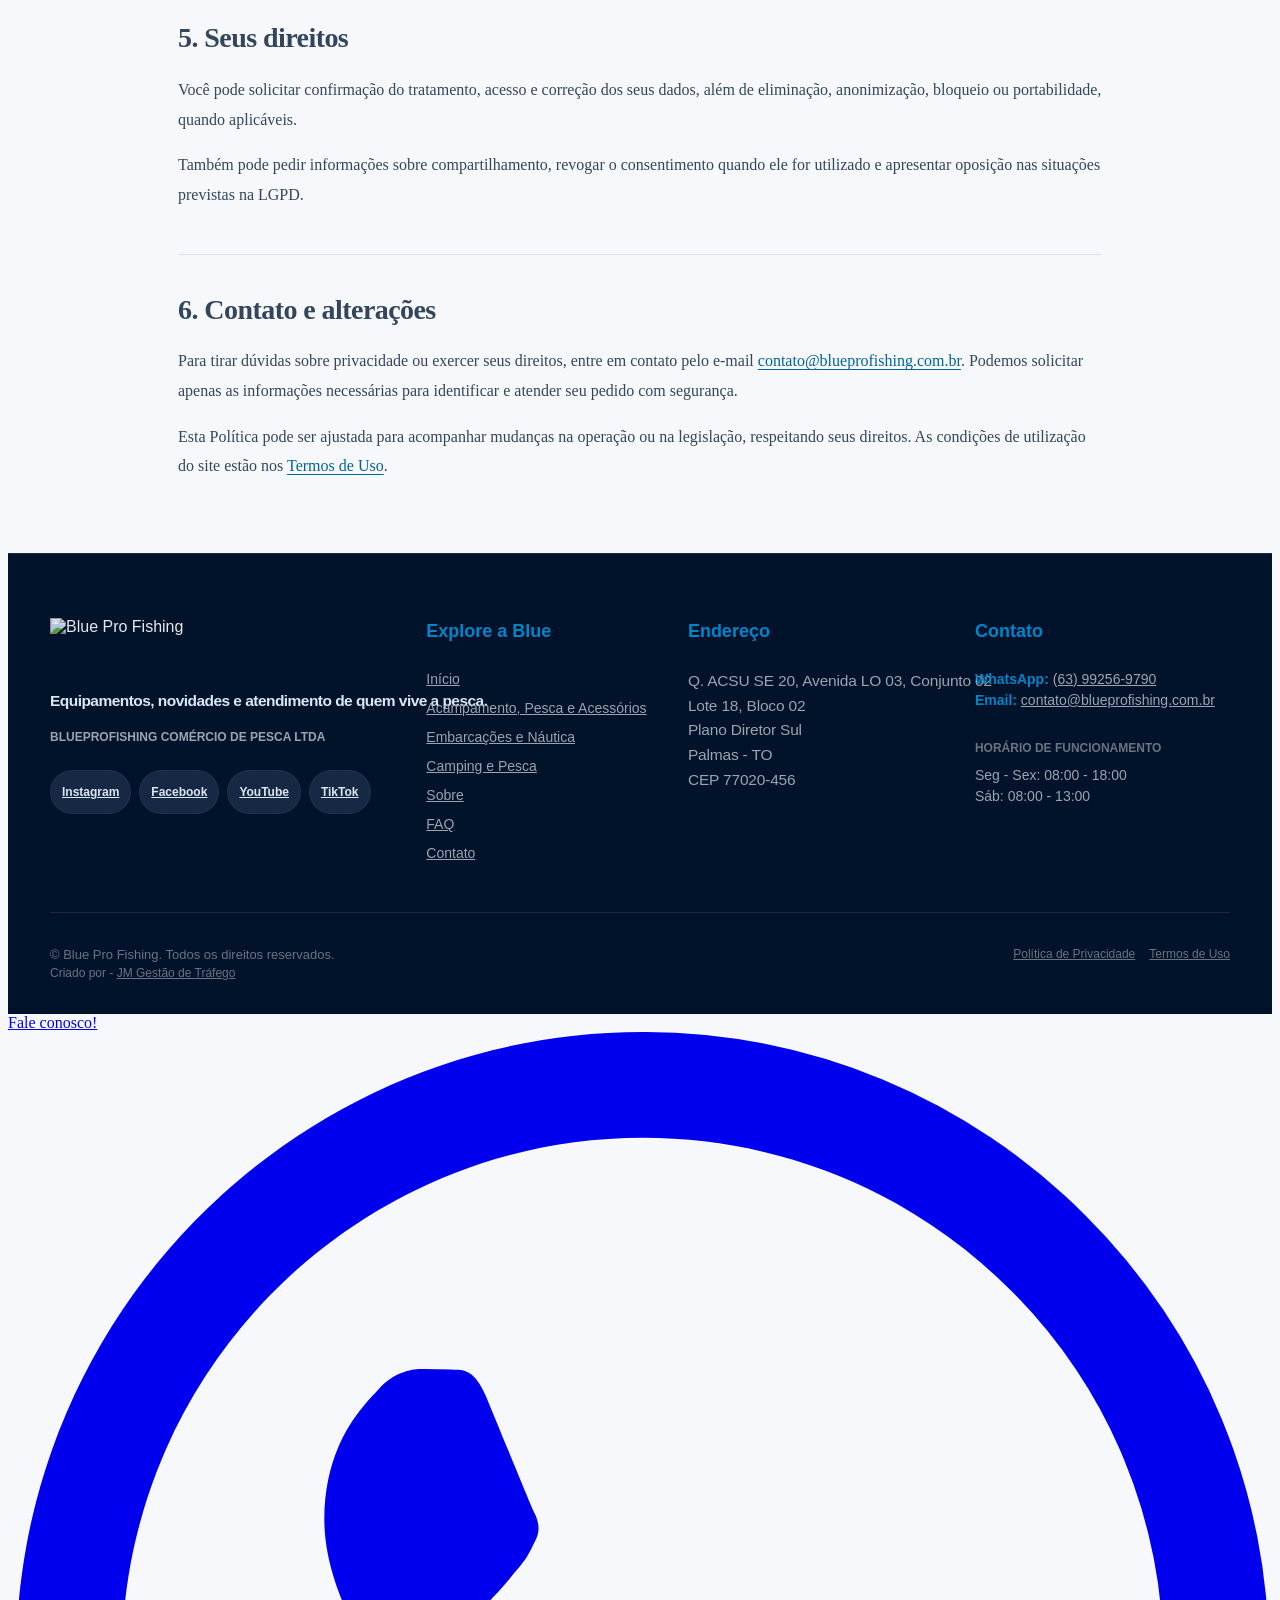
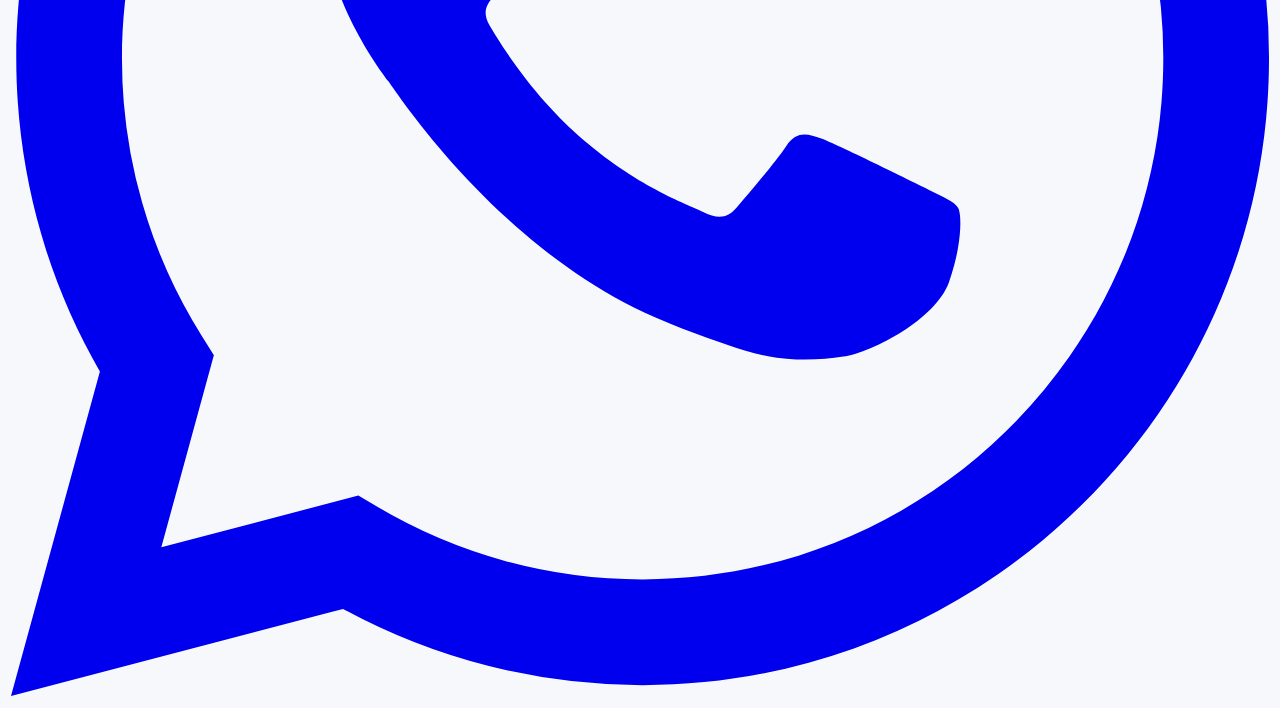
==== commit e20b9fae: "style(legal): usa logo branca oficial no header" ====
--- a/politica-de-privacidade/index.html
+++ b/politica-de-privacidade/index.html
@@ -23,7 +23,7 @@
   <a class="skip-link" href="#conteudo">Pular para o conteúdo</a>
   <header class="site-header" data-header>
   <a href="/#inicio" class="brand" aria-label="Blue Pro Fishing - início">
-    <img src="/assets/logos/logo-blue-pro-mescla.svg" alt="Blue Pro Fishing">
+    <img src="/assets/logos/logo-blue-pro-branca.svg" alt="Blue Pro Fishing">
   </a>
   <button class="menu-button menu-toggle" id="menu-toggle" type="button" aria-label="Abrir menu" aria-expanded="false" aria-controls="nav"><span></span><span></span><span></span></button>
   <nav id="nav" class="primary-nav nav" aria-label="Navegação principal">
